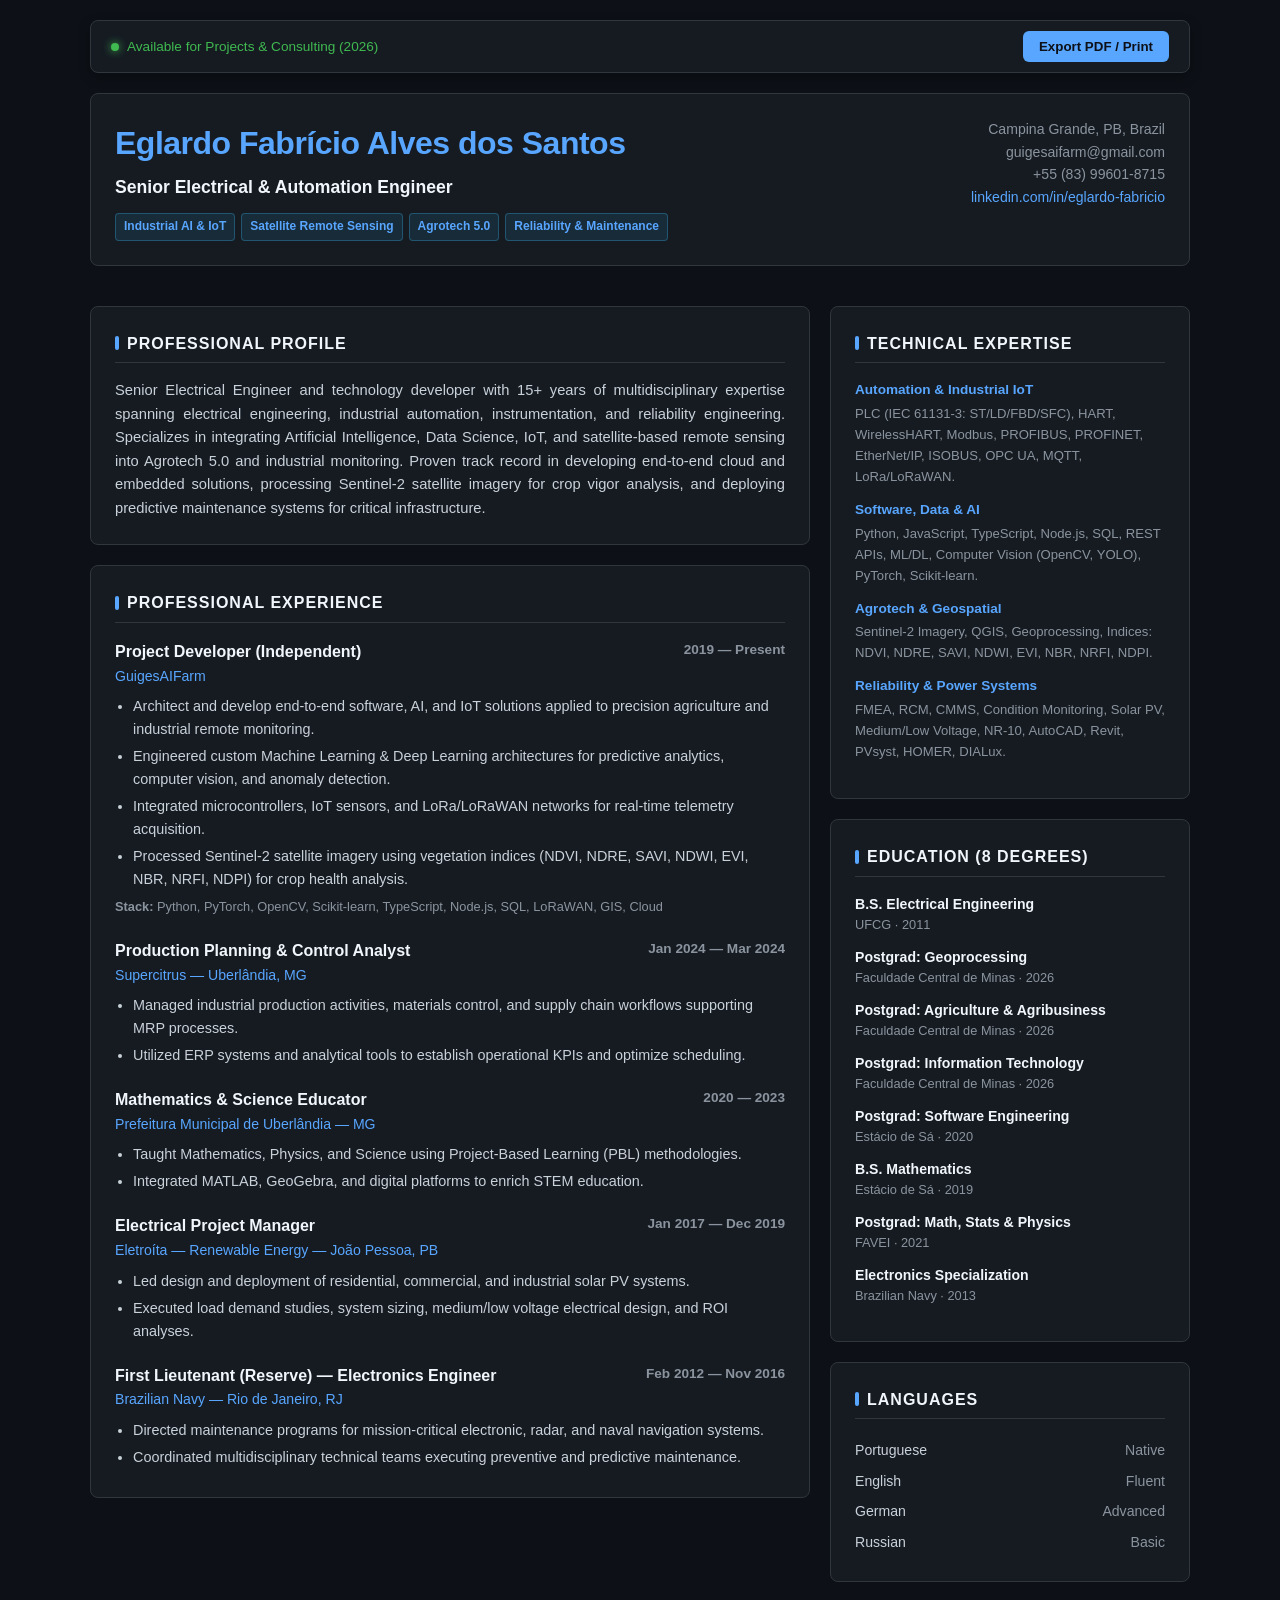
==== index.html @ 0e4acff5 "Update resume HTML and CSS styles Refactor HTML structure and styles for resume page." ====
<!DOCTYPE html>
<html lang="en">
<head>
  <meta charset="UTF-8">
  <meta name="viewport" content="width=device-width, initial-scale=1.0">
  <title>Resume — Eglardo Fabrício Alves dos Santos</title>
  <style>
    :root {
      --bg: #0d1117;
      --card-bg: #161b22;
      --border: #30363d;
      --text: #c9d1d9;
      --text-heading: #f0f6fc;
      --text-muted: #8b949e;
      --accent: #58a6ff;
      --accent-hover: #1f6feb;
      --green: #3fb950;
      --tag-bg: rgba(56, 189, 248, 0.1);
    }

    * {
      box-sizing: border-box;
      margin: 0;
      padding: 0;
      font-family: -apple-system, BlinkMacSystemFont, "Segoe UI", Roboto, Helvetica, Arial, sans-serif;
    }

    body {
      background-color: var(--bg);
      color: var(--text);
      line-height: 1.6;
      padding: 20px;
    }

    .container {
      max-width: 1100px;
      margin: 0 auto;
    }

    /* Floating Toolbar */
    .toolbar {
      display: flex;
      justify-content: space-between;
      align-items: center;
      background: var(--card-bg);
      border: 1px solid var(--border);
      padding: 10px 20px;
      border-radius: 8px;
      margin-bottom: 20px;
      position: sticky;
      top: 10px;
      z-index: 100;
      box-shadow: 0 4px 12px rgba(0,0,0,0.3);
    }

    .status-badge {
      display: flex;
      align-items: center;
      gap: 8px;
      font-size: 0.85rem;
      color: var(--green);
    }

    .status-dot {
      width: 8px;
      height: 8px;
      background: var(--green);
      border-radius: 50%;
      box-shadow: 0 0 8px var(--green);
    }

    .btn-print {
      background: var(--accent);
      color: #0d1117;
      border: none;
      padding: 8px 16px;
      border-radius: 6px;
      font-weight: 600;
      cursor: pointer;
      transition: background 0.2s;
    }

    .btn-print:hover {
      background: var(--accent-hover);
      color: #fff;
    }

    /* Main Grid */
    .resume-grid {
      display: grid;
      grid-template-columns: 2fr 1fr;
      gap: 20px;
    }

    /* Cards */
    .card {
      background: var(--card-bg);
      border: 1px solid var(--border);
      border-radius: 8px;
      padding: 24px;
      margin-bottom: 20px;
    }

    /* Header Profile */
    .header-card {
      grid-column: 1 / -1;
      display: flex;
      justify-content: space-between;
      flex-wrap: wrap;
      gap: 20px;
    }

    h1 {
      color: var(--accent);
      font-size: 2rem;
      letter-spacing: -0.5px;
      margin-bottom: 4px;
    }

    .subtitle {
      color: var(--text-heading);
      font-size: 1.1rem;
      font-weight: 600;
      margin-bottom: 12px;
    }

    .badges {
      display: flex;
      flex-wrap: wrap;
      gap: 6px;
    }

    .badge {
      background: var(--tag-bg);
      color: var(--accent);
      border: 1px solid rgba(56, 189, 248, 0.3);
      padding: 3px 8px;
      border-radius: 4px;
      font-size: 0.75rem;
      font-weight: 600;
    }

    .contact-info {
      font-size: 0.88rem;
      color: var(--text-muted);
      text-align: right;
    }

    .contact-info a {
      color: var(--accent);
      text-decoration: none;
    }

    /* Section Headings */
    .section-title {
      font-size: 1rem;
      font-weight: 700;
      color: var(--text-heading);
      text-transform: uppercase;
      letter-spacing: 1px;
      border-bottom: 1px solid var(--border);
      padding-bottom: 6px;
      margin-bottom: 16px;
      display: flex;
      align-items: center;
      gap: 8px;
    }

    .section-title::before {
      content: "";
      display: inline-block;
      width: 4px;
      height: 14px;
      background: var(--accent);
      border-radius: 2px;
    }

    /* Timeline Experience */
    .exp-item {
      margin-bottom: 20px;
      position: relative;
    }

    .exp-item:last-child {
      margin-bottom: 0;
    }

    .exp-header {
      display: flex;
      justify-content: space-between;
      font-weight: 600;
    }

    .exp-title {
      color: var(--text-heading);
      font-size: 1rem;
    }

    .exp-date {
      color: var(--text-muted);
      font-size: 0.85rem;
    }

    .exp-sub {
      color: var(--accent);
      font-size: 0.88rem;
      margin-bottom: 8px;
    }

    .exp-bullets {
      padding-left: 18px;
      font-size: 0.9rem;
    }

    .exp-bullets li {
      margin-bottom: 4px;
    }

    .tech-stack {
      margin-top: 6px;
      font-size: 0.8rem;
      color: var(--text-muted);
    }

    /* Skills & Sidebar */
    .skill-group {
      margin-bottom: 12px;
    }

    .skill-title {
      color: var(--accent);
      font-size: 0.85rem;
      font-weight: 600;
      margin-bottom: 2px;
    }

    .skill-desc {
      font-size: 0.82rem;
      color: var(--text-muted);
    }

    .edu-item {
      margin-bottom: 10px;
    }

    .edu-degree {
      color: var(--text-heading);
      font-weight: 600;
      font-size: 0.88rem;
    }

    .edu-school {
      color: var(--text-muted);
      font-size: 0.8rem;
    }

    .lang-table {
      width: 100%;
      font-size: 0.88rem;
      border-collapse: collapse;
    }

    .lang-table td {
      padding: 4px 0;
    }

    .lang-level {
      text-align: right;
      color: var(--text-muted);
    }

    /* Print Styles */
    @media print {
      body {
        background: #fff;
        color: #111;
        padding: 0;
      }
      .toolbar {
        display: none;
      }
      .card {
        background: transparent;
        border: none;
        padding: 0;
        margin-bottom: 15px;
      }
      .resume-grid {
        display: block;
      }
      h1, .exp-sub, .skill-title {
        color: #000;
      }
      .badge {
        border: 1px solid #ccc;
        color: #000;
      }
    }

    /* Responsive Design */
    @media (max-width: 768px) {
      .resume-grid {
        grid-template-columns: 1fr;
      }
      .contact-info {
        text-align: left;
      }
    }
  </style>
</head>
<body>

  <div class="container">
    <div class="toolbar">
      <div class="status-badge">
        <span class="status-dot"></span>
        <span>Available for Projects & Consulting (2026)</span>
      </div>
      <button class="btn-print" onclick="window.print()">Export PDF / Print</button>
    </div>

    <div class="resume-grid">
      
      <div class="card header-card">
        <div>
          <h1>Eglardo Fabrício Alves dos Santos</h1>
          <div class="subtitle">Senior Electrical & Automation Engineer</div>
          <div class="badges">
            <span class="badge">Industrial AI & IoT</span>
            <span class="badge">Satellite Remote Sensing</span>
            <span class="badge">Agrotech 5.0</span>
            <span class="badge">Reliability & Maintenance</span>
          </div>
        </div>
        <div class="contact-info">
          <div>Campina Grande, PB, Brazil</div>
          <div>guigesaifarm@gmail.com</div>
          <div>+55 (83) 99601-8715</div>
          <div><a href="https://linkedin.com/in/eglardo-fabricio" target="_blank">linkedin.com/in/eglardo-fabricio</a></div>
        </div>
      </div>

      <div class="main-col">
        
        <div class="card">
          <div class="section-title">Professional Profile</div>
          <p style="font-size: 0.92rem; text-align: justify;">
            Senior Electrical Engineer and technology developer with 15+ years of multidisciplinary expertise spanning electrical engineering, industrial automation, instrumentation, and reliability engineering. Specializes in integrating Artificial Intelligence, Data Science, IoT, and satellite-based remote sensing into Agrotech 5.0 and industrial monitoring. Proven track record in developing end-to-end cloud and embedded solutions, processing Sentinel-2 satellite imagery for crop vigor analysis, and deploying predictive maintenance systems for critical infrastructure.
          </p>
        </div>

        <div class="card">
          <div class="section-title">Professional Experience</div>

          <div class="exp-item">
            <div class="exp-header">
              <span class="exp-title">Project Developer (Independent)</span>
              <span class="exp-date">2019 — Present</span>
            </div>
            <div class="exp-sub">GuigesAIFarm</div>
            <ul class="exp-bullets">
              <li>Architect and develop end-to-end software, AI, and IoT solutions applied to precision agriculture and industrial remote monitoring.</li>
              <li>Engineered custom Machine Learning & Deep Learning architectures for predictive analytics, computer vision, and anomaly detection.</li>
              <li>Integrated microcontrollers, IoT sensors, and LoRa/LoRaWAN networks for real-time telemetry acquisition.</li>
              <li>Processed Sentinel-2 satellite imagery using vegetation indices (NDVI, NDRE, SAVI, NDWI, EVI, NBR, NRFI, NDPI) for crop health analysis.</li>
            </ul>
            <div class="tech-stack"><strong>Stack:</strong> Python, PyTorch, OpenCV, Scikit-learn, TypeScript, Node.js, SQL, LoRaWAN, GIS, Cloud</div>
          </div>

          <div class="exp-item">
            <div class="exp-header">
              <span class="exp-title">Production Planning & Control Analyst</span>
              <span class="exp-date">Jan 2024 — Mar 2024</span>
            </div>
            <div class="exp-sub">Supercitrus — Uberlândia, MG</div>
            <ul class="exp-bullets">
              <li>Managed industrial production activities, materials control, and supply chain workflows supporting MRP processes.</li>
              <li>Utilized ERP systems and analytical tools to establish operational KPIs and optimize scheduling.</li>
            </ul>
          </div>

          <div class="exp-item">
            <div class="exp-header">
              <span class="exp-title">Mathematics & Science Educator</span>
              <span class="exp-date">2020 — 2023</span>
            </div>
            <div class="exp-sub">Prefeitura Municipal de Uberlândia — MG</div>
            <ul class="exp-bullets">
              <li>Taught Mathematics, Physics, and Science using Project-Based Learning (PBL) methodologies.</li>
              <li>Integrated MATLAB, GeoGebra, and digital platforms to enrich STEM education.</li>
            </ul>
          </div>

          <div class="exp-item">
            <div class="exp-header">
              <span class="exp-title">Electrical Project Manager</span>
              <span class="exp-date">Jan 2017 — Dec 2019</span>
            </div>
            <div class="exp-sub">Eletroíta — Renewable Energy — João Pessoa, PB</div>
            <ul class="exp-bullets">
              <li>Led design and deployment of residential, commercial, and industrial solar PV systems.</li>
              <li>Executed load demand studies, system sizing, medium/low voltage electrical design, and ROI analyses.</li>
            </ul>
          </div>

          <div class="exp-item">
            <div class="exp-header">
              <span class="exp-title">First Lieutenant (Reserve) — Electronics Engineer</span>
              <span class="exp-date">Feb 2012 — Nov 2016</span>
            </div>
            <div class="exp-sub">Brazilian Navy — Rio de Janeiro, RJ</div>
            <ul class="exp-bullets">
              <li>Directed maintenance programs for mission-critical electronic, radar, and naval navigation systems.</li>
              <li>Coordinated multidisciplinary technical teams executing preventive and predictive maintenance.</li>
            </ul>
          </div>

        </div>

      </div>

      <div class="sidebar-col">
        
        <div class="card">
          <div class="section-title">Technical Expertise</div>
          
          <div class="skill-group">
            <div class="skill-title">Automation & Industrial IoT</div>
            <div class="skill-desc">PLC (IEC 61131-3: ST/LD/FBD/SFC), HART, WirelessHART, Modbus, PROFIBUS, PROFINET, EtherNet/IP, ISOBUS, OPC UA, MQTT, LoRa/LoRaWAN.</div>
          </div>

          <div class="skill-group">
            <div class="skill-title">Software, Data & AI</div>
            <div class="skill-desc">Python, JavaScript, TypeScript, Node.js, SQL, REST APIs, ML/DL, Computer Vision (OpenCV, YOLO), PyTorch, Scikit-learn.</div>
          </div>

          <div class="skill-group">
            <div class="skill-title">Agrotech & Geospatial</div>
            <div class="skill-desc">Sentinel-2 Imagery, QGIS, Geoprocessing, Indices: NDVI, NDRE, SAVI, NDWI, EVI, NBR, NRFI, NDPI.</div>
          </div>

          <div class="skill-group">
            <div class="skill-title">Reliability & Power Systems</div>
            <div class="skill-desc">FMEA, RCM, CMMS, Condition Monitoring, Solar PV, Medium/Low Voltage, NR-10, AutoCAD, Revit, PVsyst, HOMER, DIALux.</div>
          </div>
        </div>

        <div class="card">
          <div class="section-title">Education (8 Degrees)</div>
          
          <div class="edu-item">
            <div class="edu-degree">B.S. Electrical Engineering</div>
            <div class="edu-school">UFCG · 2011</div>
          </div>
          <div class="edu-item">
            <div class="edu-degree">Postgrad: Geoprocessing</div>
            <div class="edu-school">Faculdade Central de Minas · 2026</div>
          </div>
          <div class="edu-item">
            <div class="edu-degree">Postgrad: Agriculture & Agribusiness</div>
            <div class="edu-school">Faculdade Central de Minas · 2026</div>
          </div>
          <div class="edu-item">
            <div class="edu-degree">Postgrad: Information Technology</div>
            <div class="edu-school">Faculdade Central de Minas · 2026</div>
          </div>
          <div class="edu-item">
            <div class="edu-degree">Postgrad: Software Engineering</div>
            <div class="edu-school">Estácio de Sá · 2020</div>
          </div>
          <div class="edu-item">
            <div class="edu-degree">B.S. Mathematics</div>
            <div class="edu-school">Estácio de Sá · 2019</div>
          </div>
          <div class="edu-item">
            <div class="edu-degree">Postgrad: Math, Stats & Physics</div>
            <div class="edu-school">FAVEI · 2021</div>
          </div>
          <div class="edu-item">
            <div class="edu-degree">Electronics Specialization</div>
            <div class="edu-school">Brazilian Navy · 2013</div>
          </div>
        </div>

        <div class="card">
          <div class="section-title">Languages</div>
          <table class="lang-table">
            <tr><td>Portuguese</td><td class="lang-level">Native</td></tr>
            <tr><td>English</td><td class="lang-level">Fluent</td></tr>
            <tr><td>German</td><td class="lang-level">Advanced</td></tr>
            <tr><td>Russian</td><td class="lang-level">Basic</td></tr>
          </table>
        </div>

      </div>

    </div>
  </div>

</body>
</html>
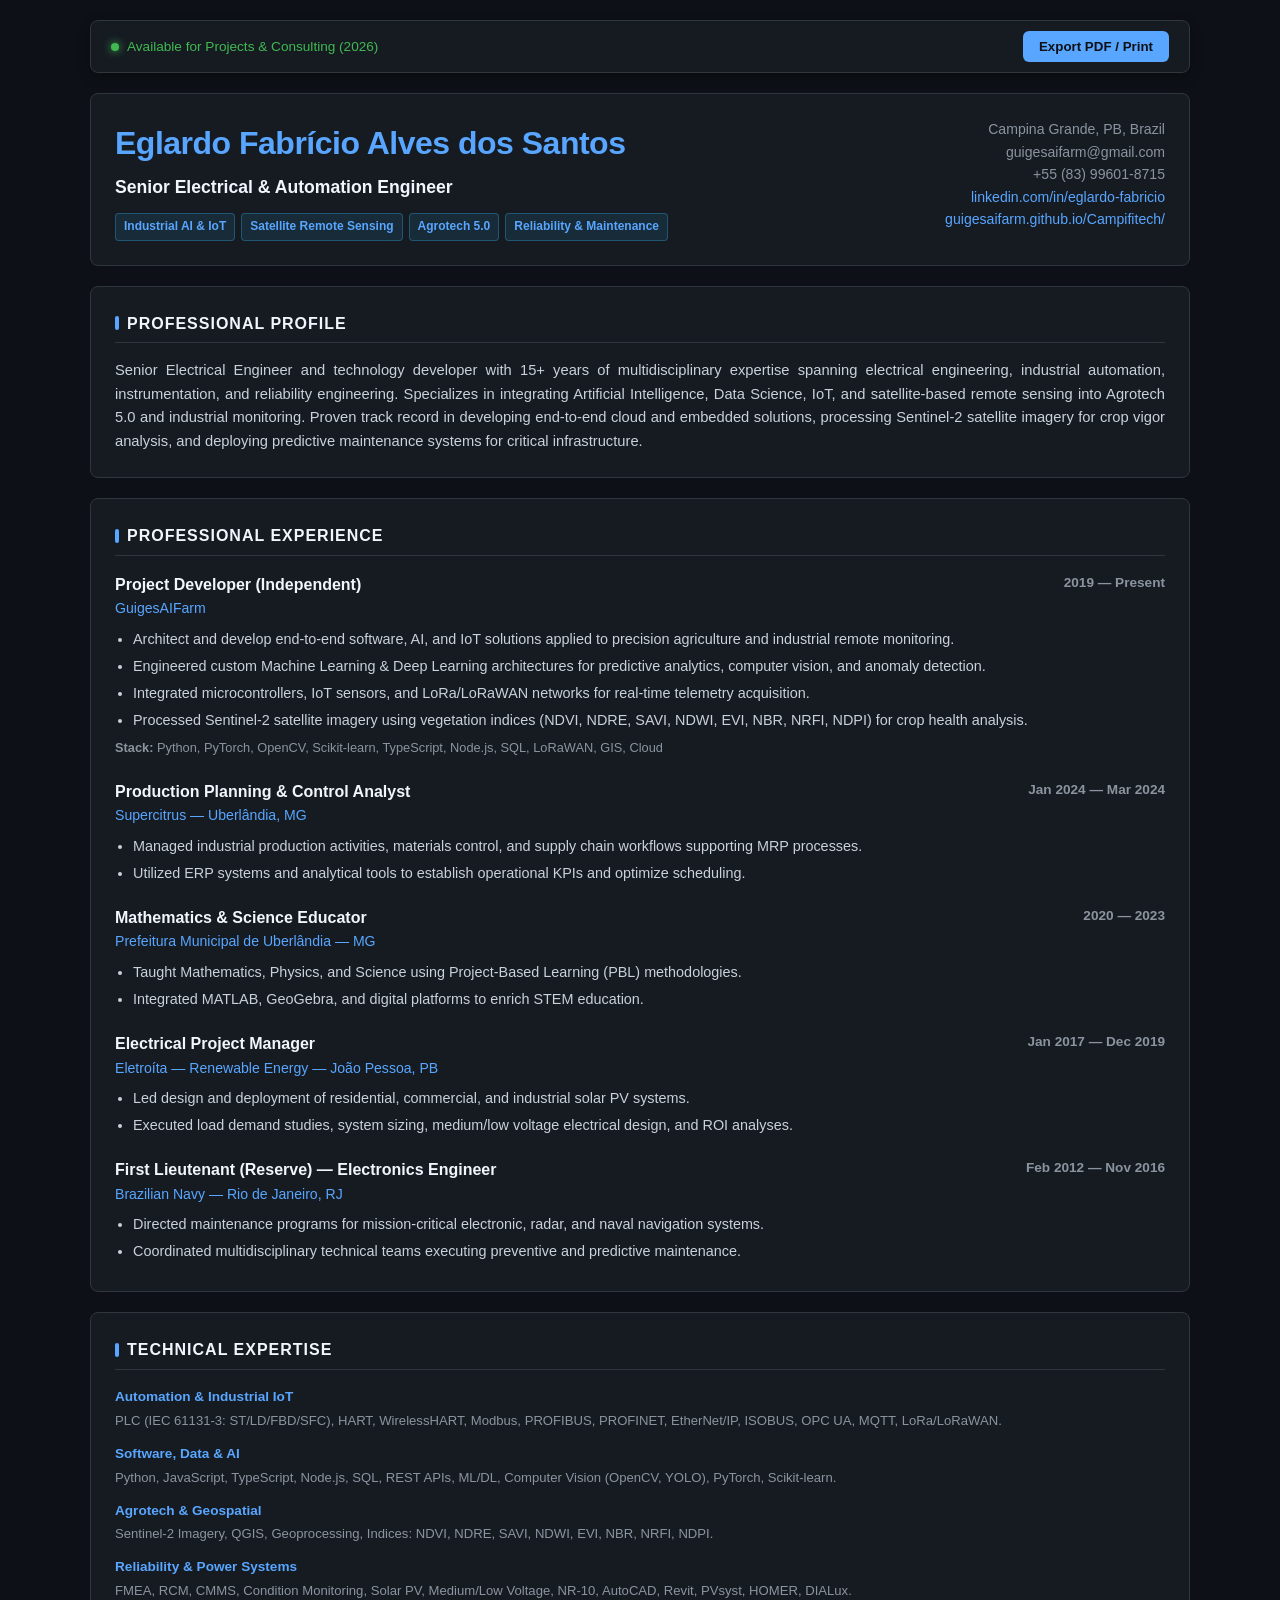
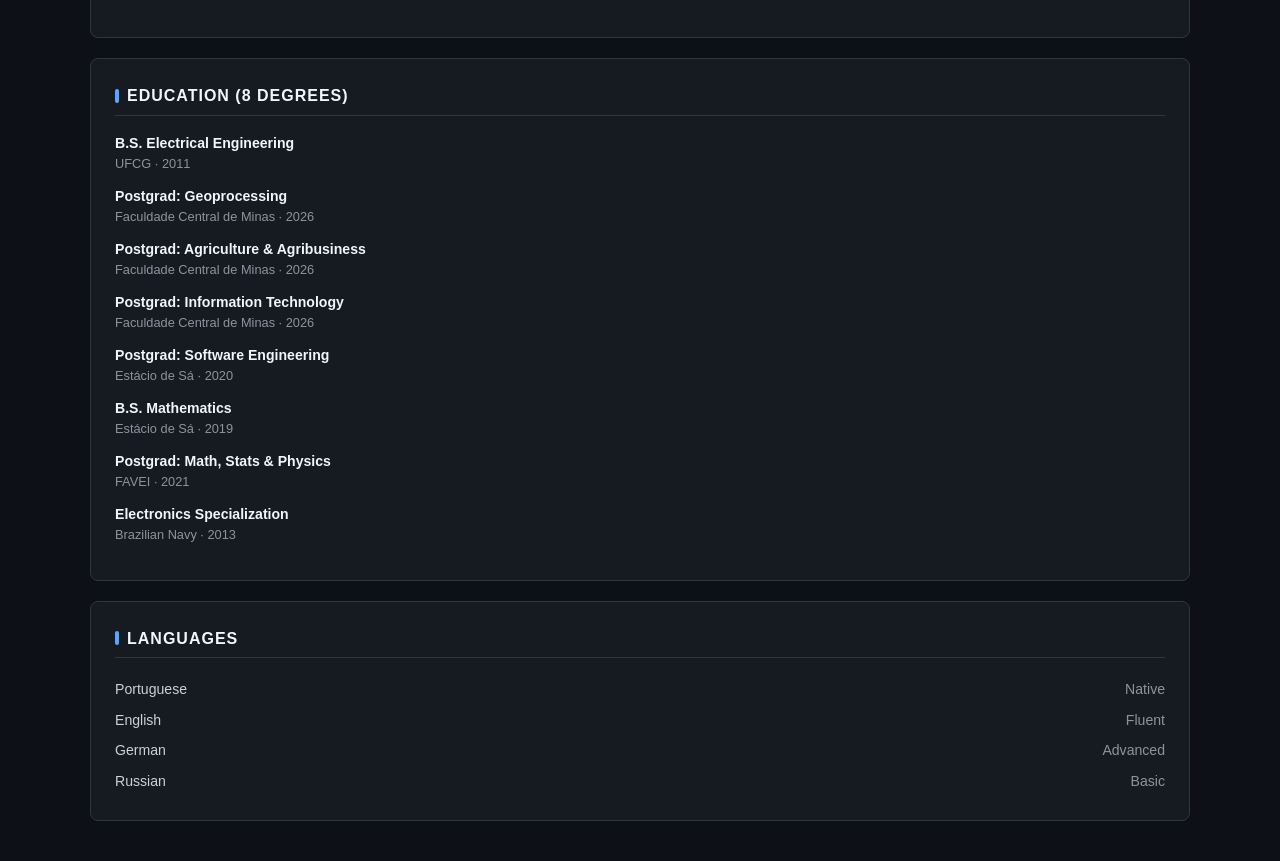
==== commit f9120aed: "Add link to Campifitech in index.html" ====
--- a/index.html
+++ b/index.html
@@ -337,6 +337,8 @@
           <div>guigesaifarm@gmail.com</div>
           <div>+55 (83) 99601-8715</div>
           <div><a href="https://linkedin.com/in/eglardo-fabricio" target="_blank">linkedin.com/in/eglardo-fabricio</a></div>
+           <div><a href="https://guigesaifarm.github.io/Campifitech/" target="_blank">guigesaifarm.github.io/Campifitech/</a></div>
+        </div>
         </div>
       </div>
 
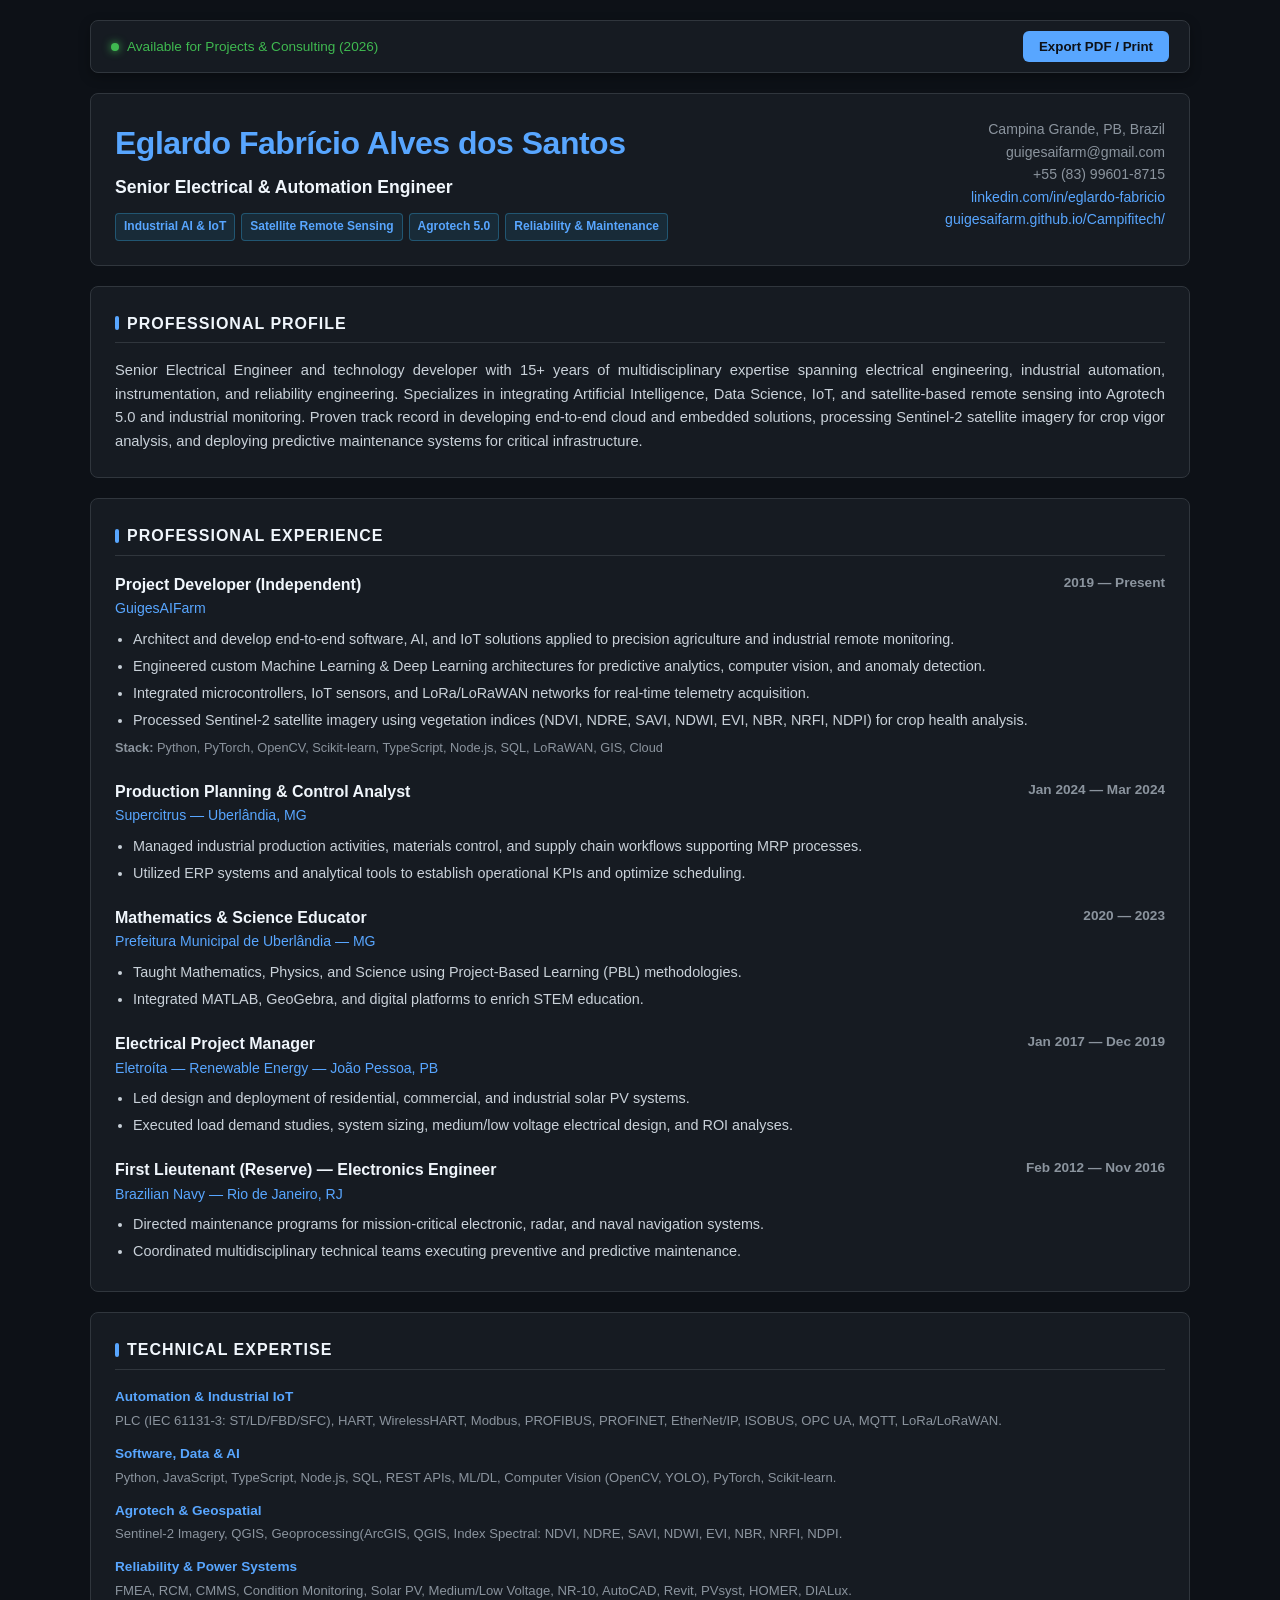
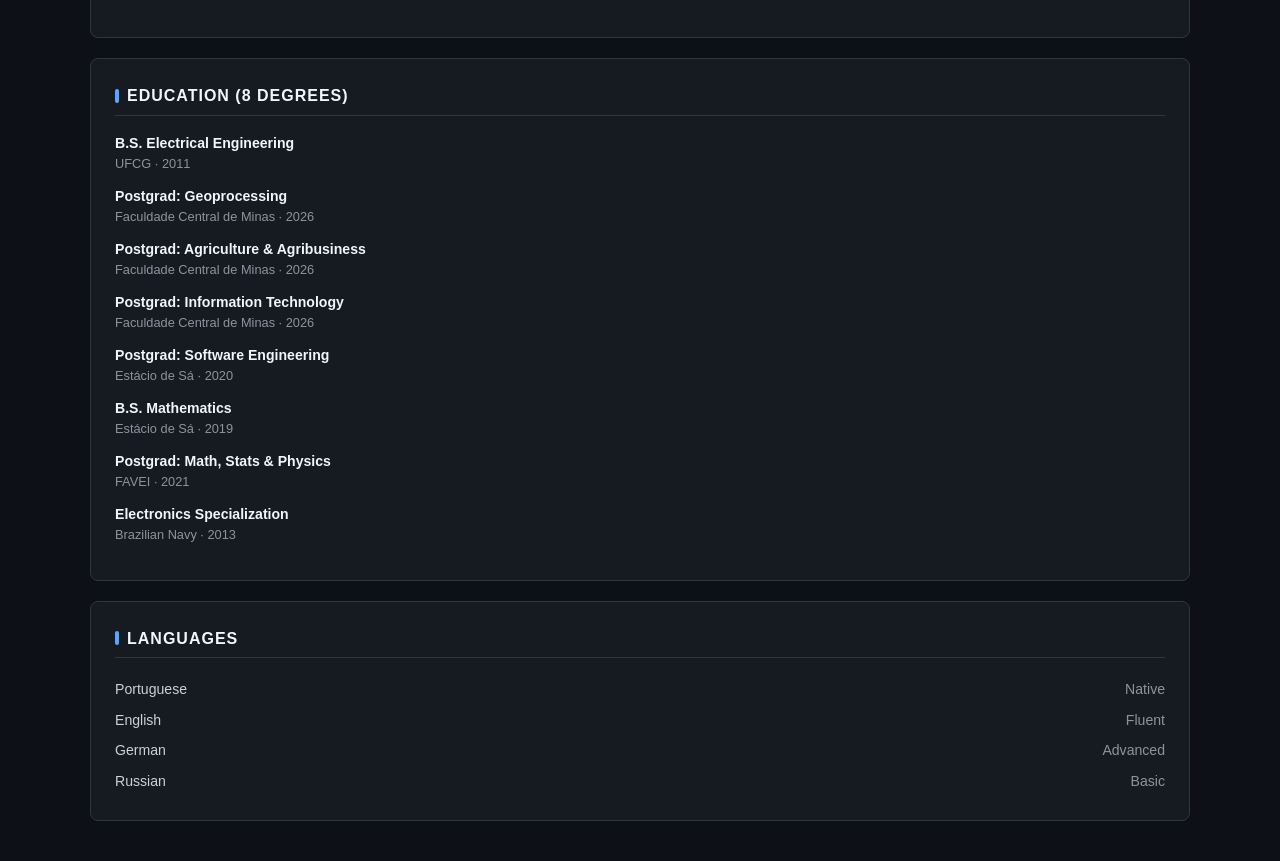
==== commit 4768ed4e: "Update skill description for Agrotech & Geospatial" ====
--- a/index.html
+++ b/index.html
@@ -438,7 +438,7 @@
 
           <div class="skill-group">
             <div class="skill-title">Agrotech & Geospatial</div>
-            <div class="skill-desc">Sentinel-2 Imagery, QGIS, Geoprocessing, Indices: NDVI, NDRE, SAVI, NDWI, EVI, NBR, NRFI, NDPI.</div>
+            <div class="skill-desc">Sentinel-2 Imagery, QGIS, Geoprocessing(ArcGIS, QGIS, Index Spectral: NDVI, NDRE, SAVI, NDWI, EVI, NBR, NRFI, NDPI.</div>
           </div>
 
           <div class="skill-group">
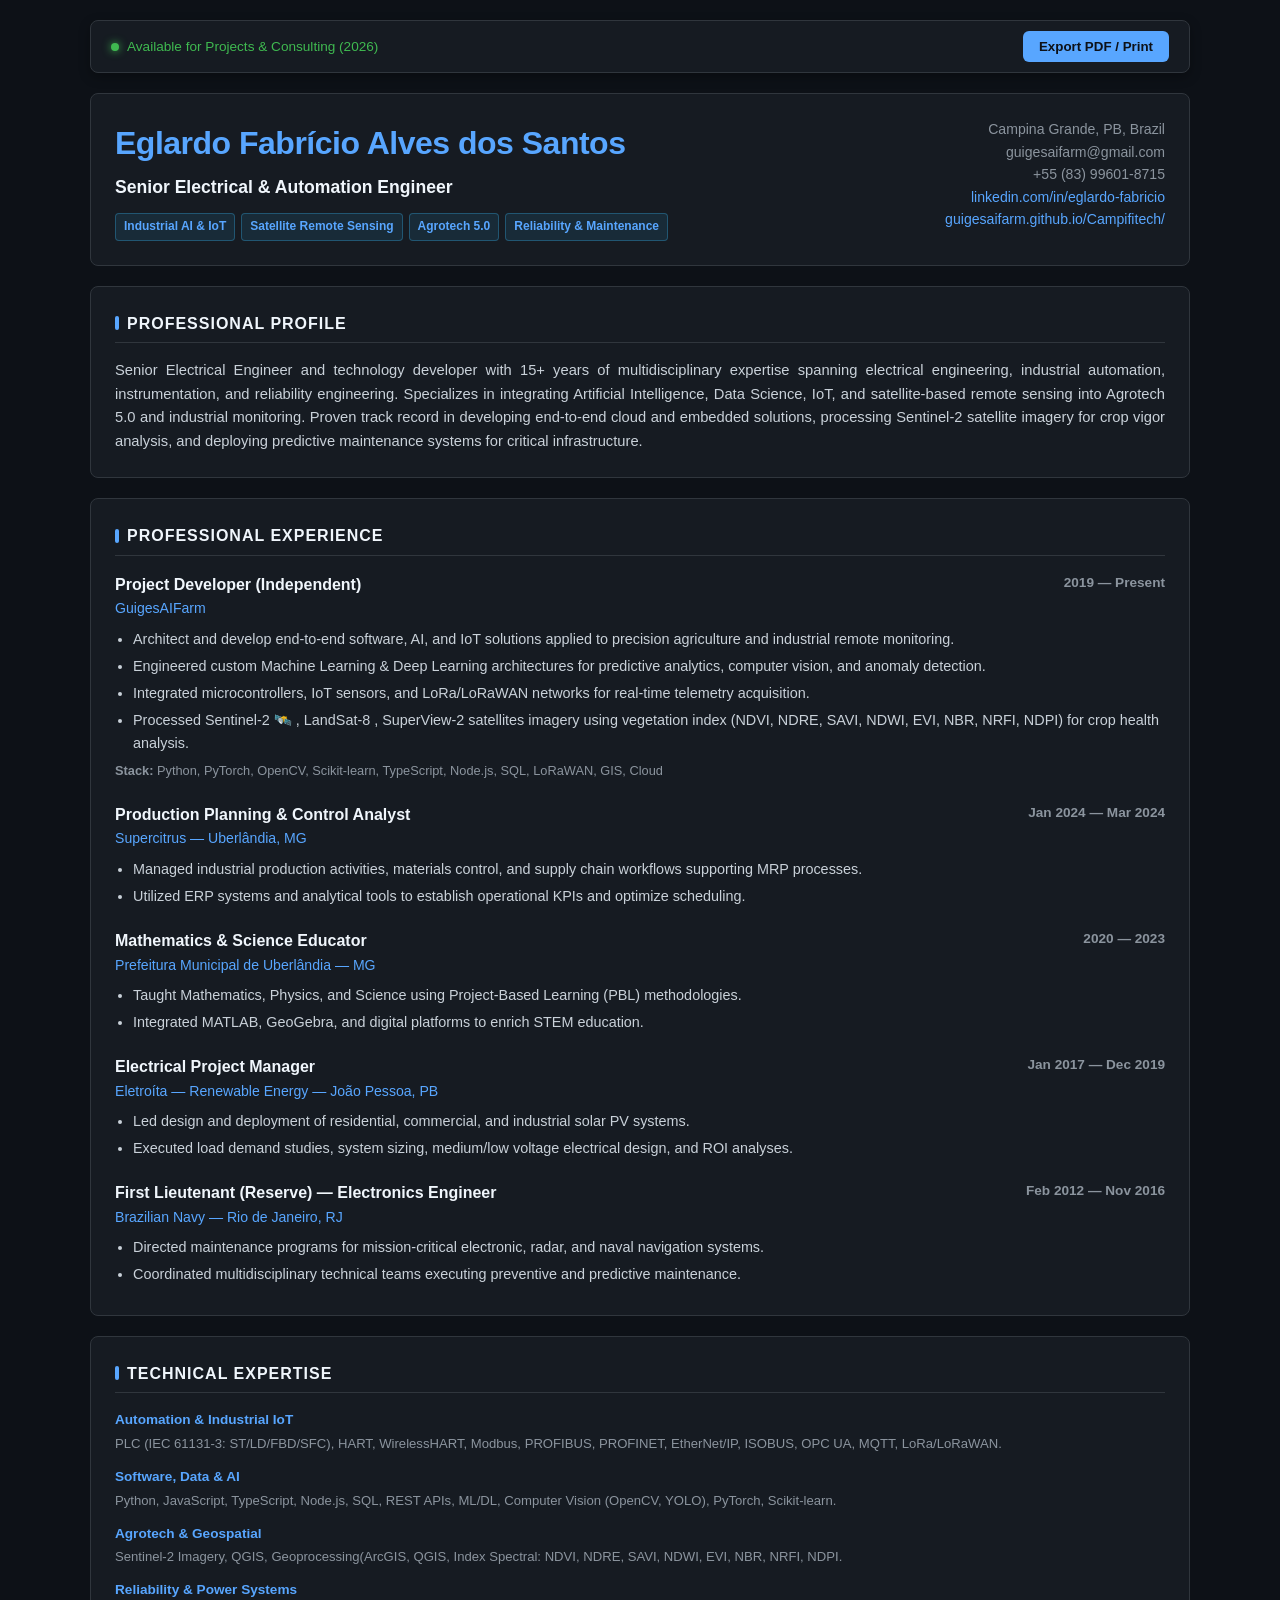
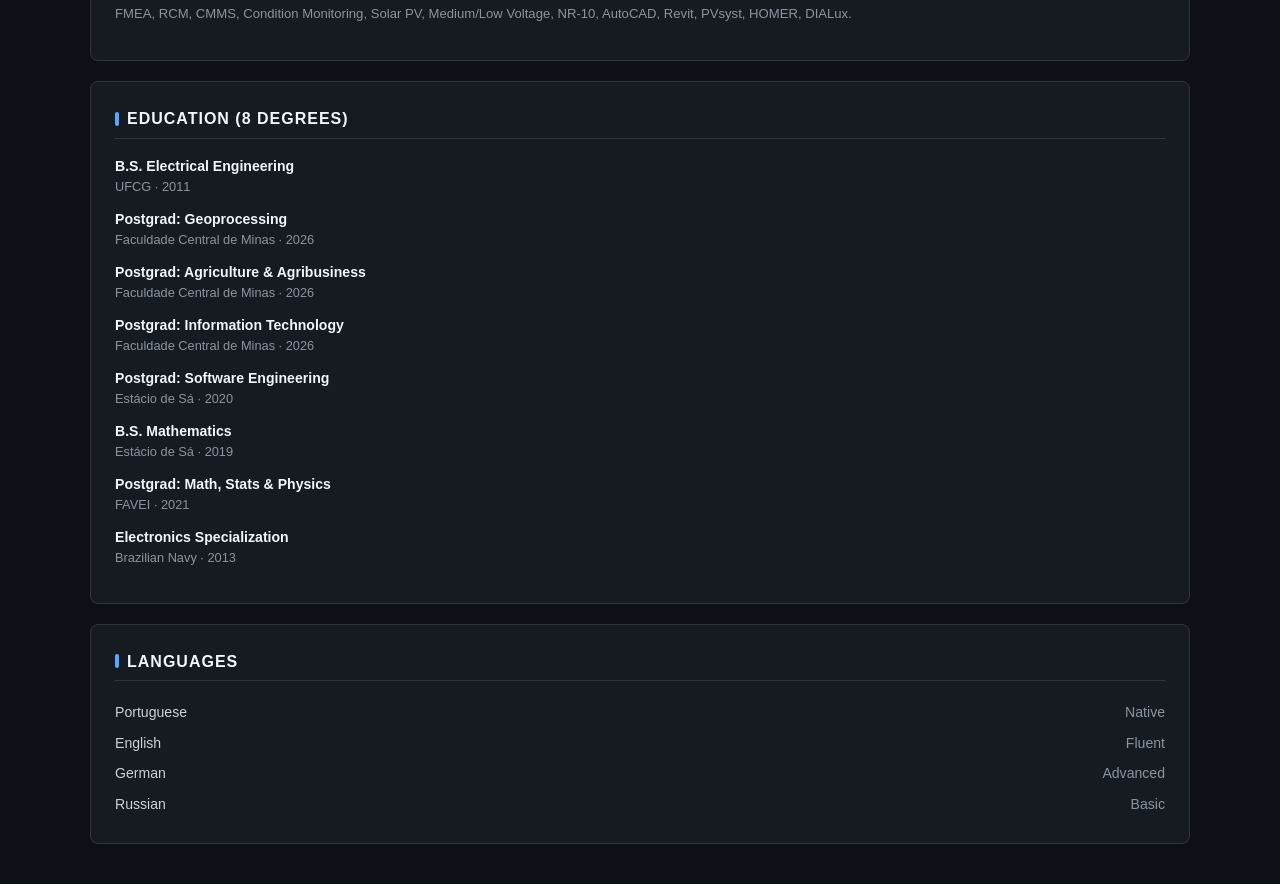
==== commit ed8986fb: "Update satellite imagery description in index.html" ====
--- a/index.html
+++ b/index.html
@@ -364,7 +364,7 @@
               <li>Architect and develop end-to-end software, AI, and IoT solutions applied to precision agriculture and industrial remote monitoring.</li>
               <li>Engineered custom Machine Learning & Deep Learning architectures for predictive analytics, computer vision, and anomaly detection.</li>
               <li>Integrated microcontrollers, IoT sensors, and LoRa/LoRaWAN networks for real-time telemetry acquisition.</li>
-              <li>Processed Sentinel-2 satellite imagery using vegetation indices (NDVI, NDRE, SAVI, NDWI, EVI, NBR, NRFI, NDPI) for crop health analysis.</li>
+              <li>Processed Sentinel-2 🛰️ , LandSat-8 , SuperView-2 satellites imagery using vegetation index (NDVI, NDRE, SAVI, NDWI, EVI, NBR, NRFI, NDPI) for crop health analysis.</li>
             </ul>
             <div class="tech-stack"><strong>Stack:</strong> Python, PyTorch, OpenCV, Scikit-learn, TypeScript, Node.js, SQL, LoRaWAN, GIS, Cloud</div>
           </div>
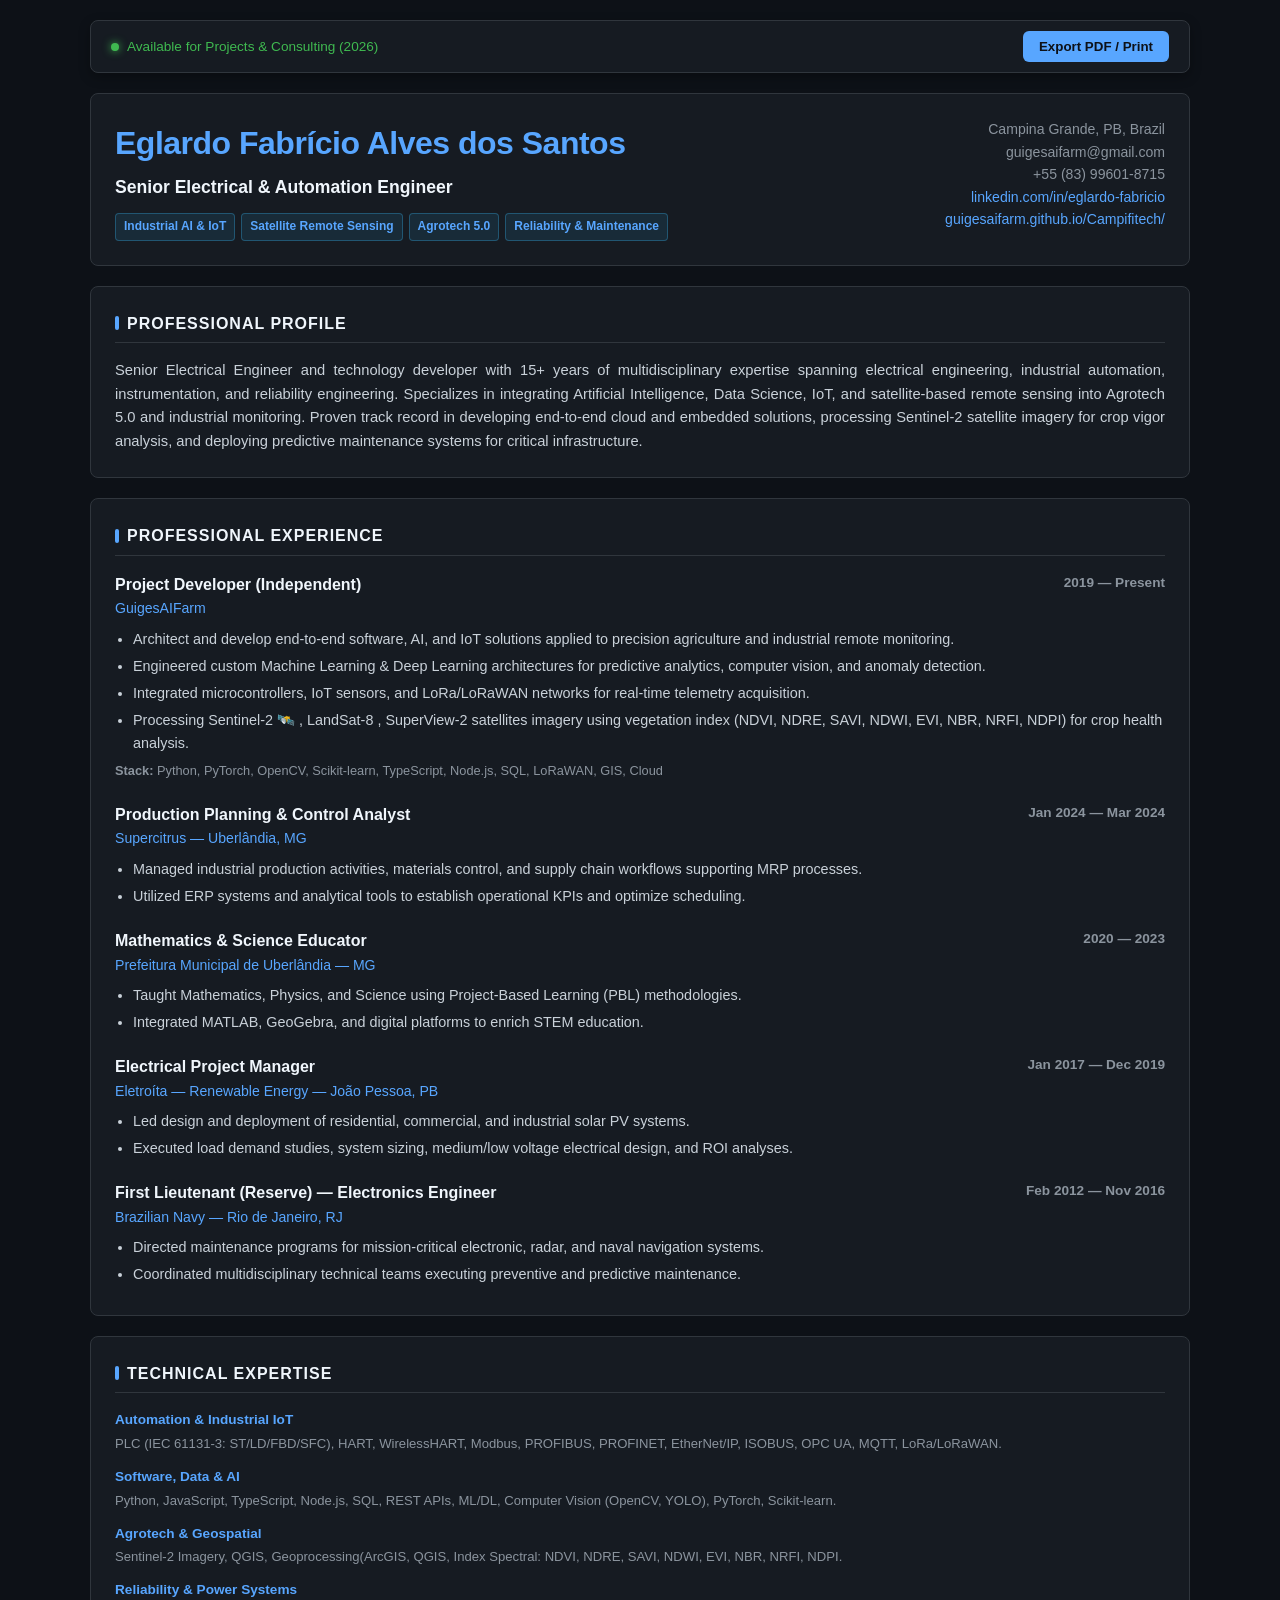
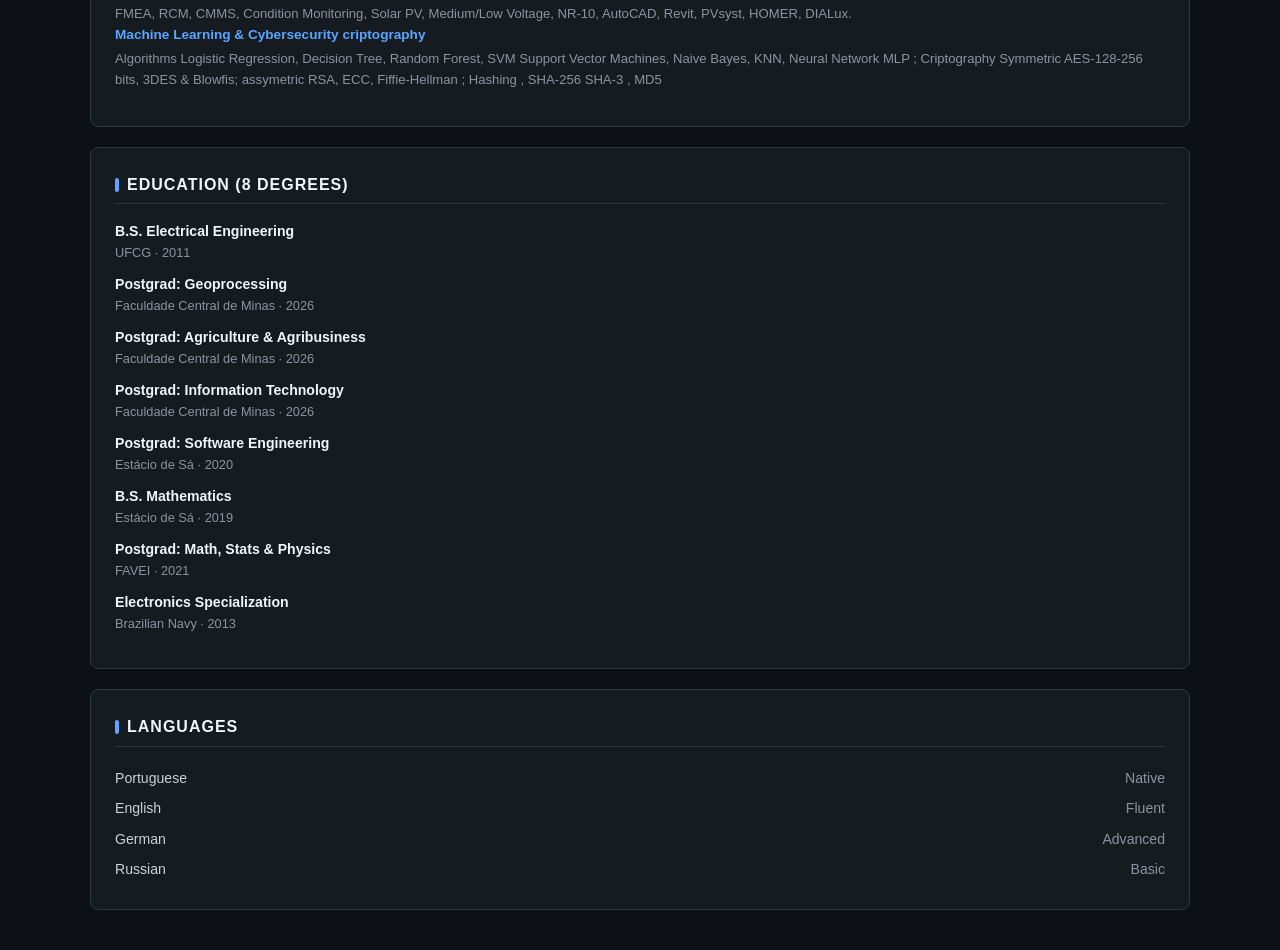
==== commit 47cb336a: "Update index.html" ====
--- a/index.html
+++ b/index.html
@@ -364,7 +364,7 @@
               <li>Architect and develop end-to-end software, AI, and IoT solutions applied to precision agriculture and industrial remote monitoring.</li>
               <li>Engineered custom Machine Learning & Deep Learning architectures for predictive analytics, computer vision, and anomaly detection.</li>
               <li>Integrated microcontrollers, IoT sensors, and LoRa/LoRaWAN networks for real-time telemetry acquisition.</li>
-              <li>Processed Sentinel-2 🛰️ , LandSat-8 , SuperView-2 satellites imagery using vegetation index (NDVI, NDRE, SAVI, NDWI, EVI, NBR, NRFI, NDPI) for crop health analysis.</li>
+              <li>Processing Sentinel-2 🛰️ , LandSat-8 , SuperView-2 satellites imagery using vegetation index (NDVI, NDRE, SAVI, NDWI, EVI, NBR, NRFI, NDPI) for crop health analysis.</li>
             </ul>
             <div class="tech-stack"><strong>Stack:</strong> Python, PyTorch, OpenCV, Scikit-learn, TypeScript, Node.js, SQL, LoRaWAN, GIS, Cloud</div>
           </div>
@@ -443,7 +443,14 @@
 
           <div class="skill-group">
             <div class="skill-title">Reliability & Power Systems</div>
-            <div class="skill-desc">FMEA, RCM, CMMS, Condition Monitoring, Solar PV, Medium/Low Voltage, NR-10, AutoCAD, Revit, PVsyst, HOMER, DIALux.</div>
+            <div class="skill-desc">FMEA, RCM, CMMS, Condition Monitoring, Solar PV, Medium/Low Voltage, NR-10, AutoCAD, Revit, PVsyst, HOMER, DIALux.
+            </div> 
+
+          <div class="skill-group">
+            <div class="skill-title">Machine Learning & Cybersecurity criptography</div>
+            <div class="skill-desc"> Algorithms Logistic Regression, Decision Tree, Random Forest, SVM Support Vector Machines, Naive Bayes, KNN, Neural Network MLP ; Criptography Symmetric AES-128-256 bits, 3DES & Blowfis; assymetric RSA, ECC, Fiffie-Hellman ; Hashing , SHA-256 SHA-3 , MD5</div>
+          </div>
+            
           </div>
         </div>
 
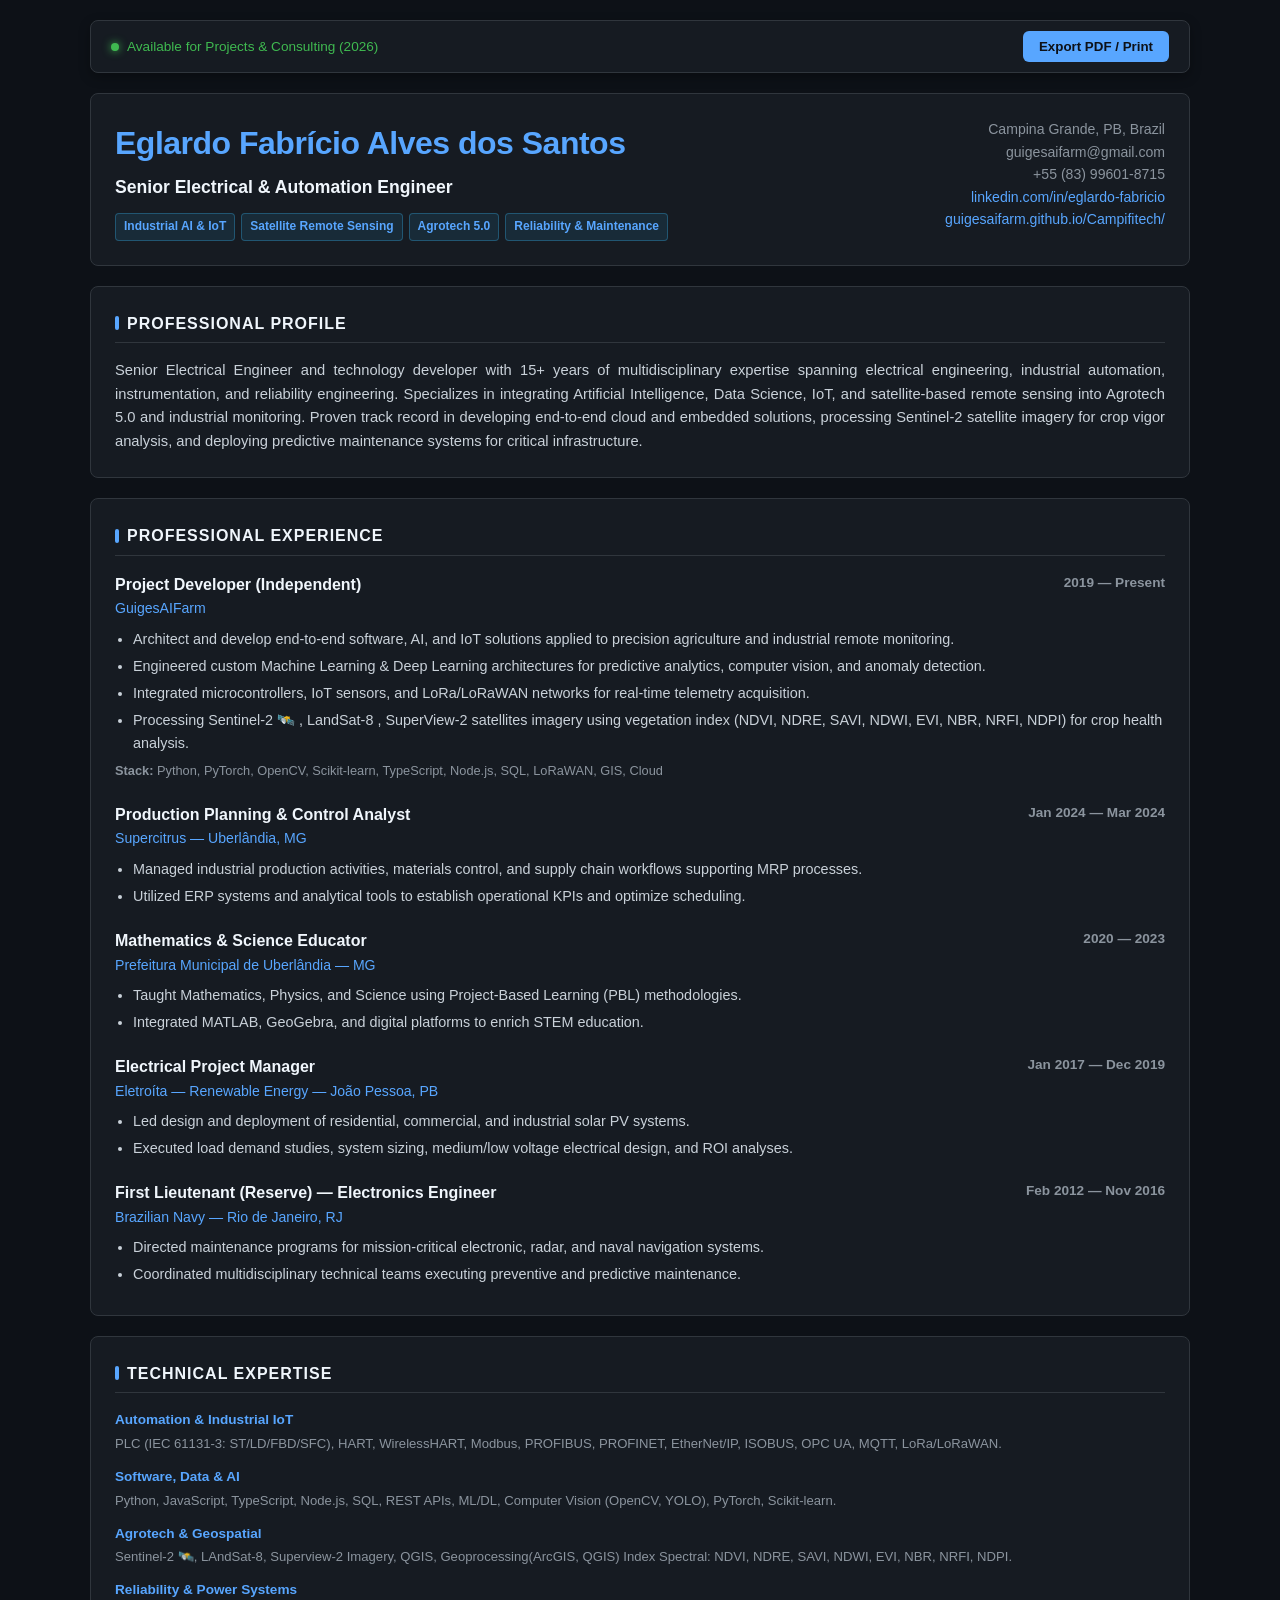
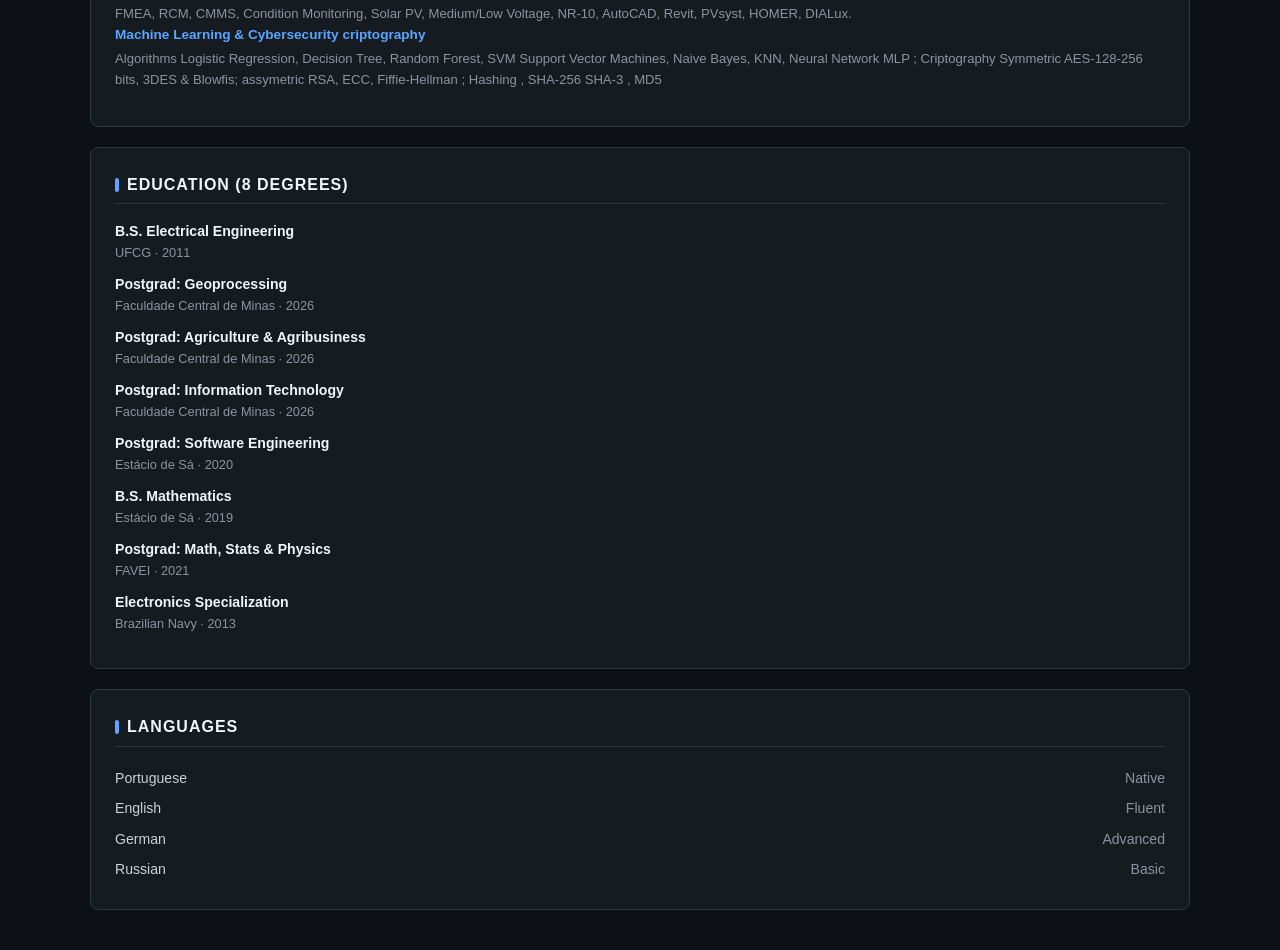
==== commit 1678f70f: "Update skill description with new imagery sources" ====
--- a/index.html
+++ b/index.html
@@ -438,7 +438,7 @@
 
           <div class="skill-group">
             <div class="skill-title">Agrotech & Geospatial</div>
-            <div class="skill-desc">Sentinel-2 Imagery, QGIS, Geoprocessing(ArcGIS, QGIS, Index Spectral: NDVI, NDRE, SAVI, NDWI, EVI, NBR, NRFI, NDPI.</div>
+            <div class="skill-desc">Sentinel-2 🛰️, LAndSat-8, Superview-2 Imagery, QGIS, Geoprocessing(ArcGIS, QGIS) Index Spectral: NDVI, NDRE, SAVI, NDWI, EVI, NBR, NRFI, NDPI.</div>
           </div>
 
           <div class="skill-group">
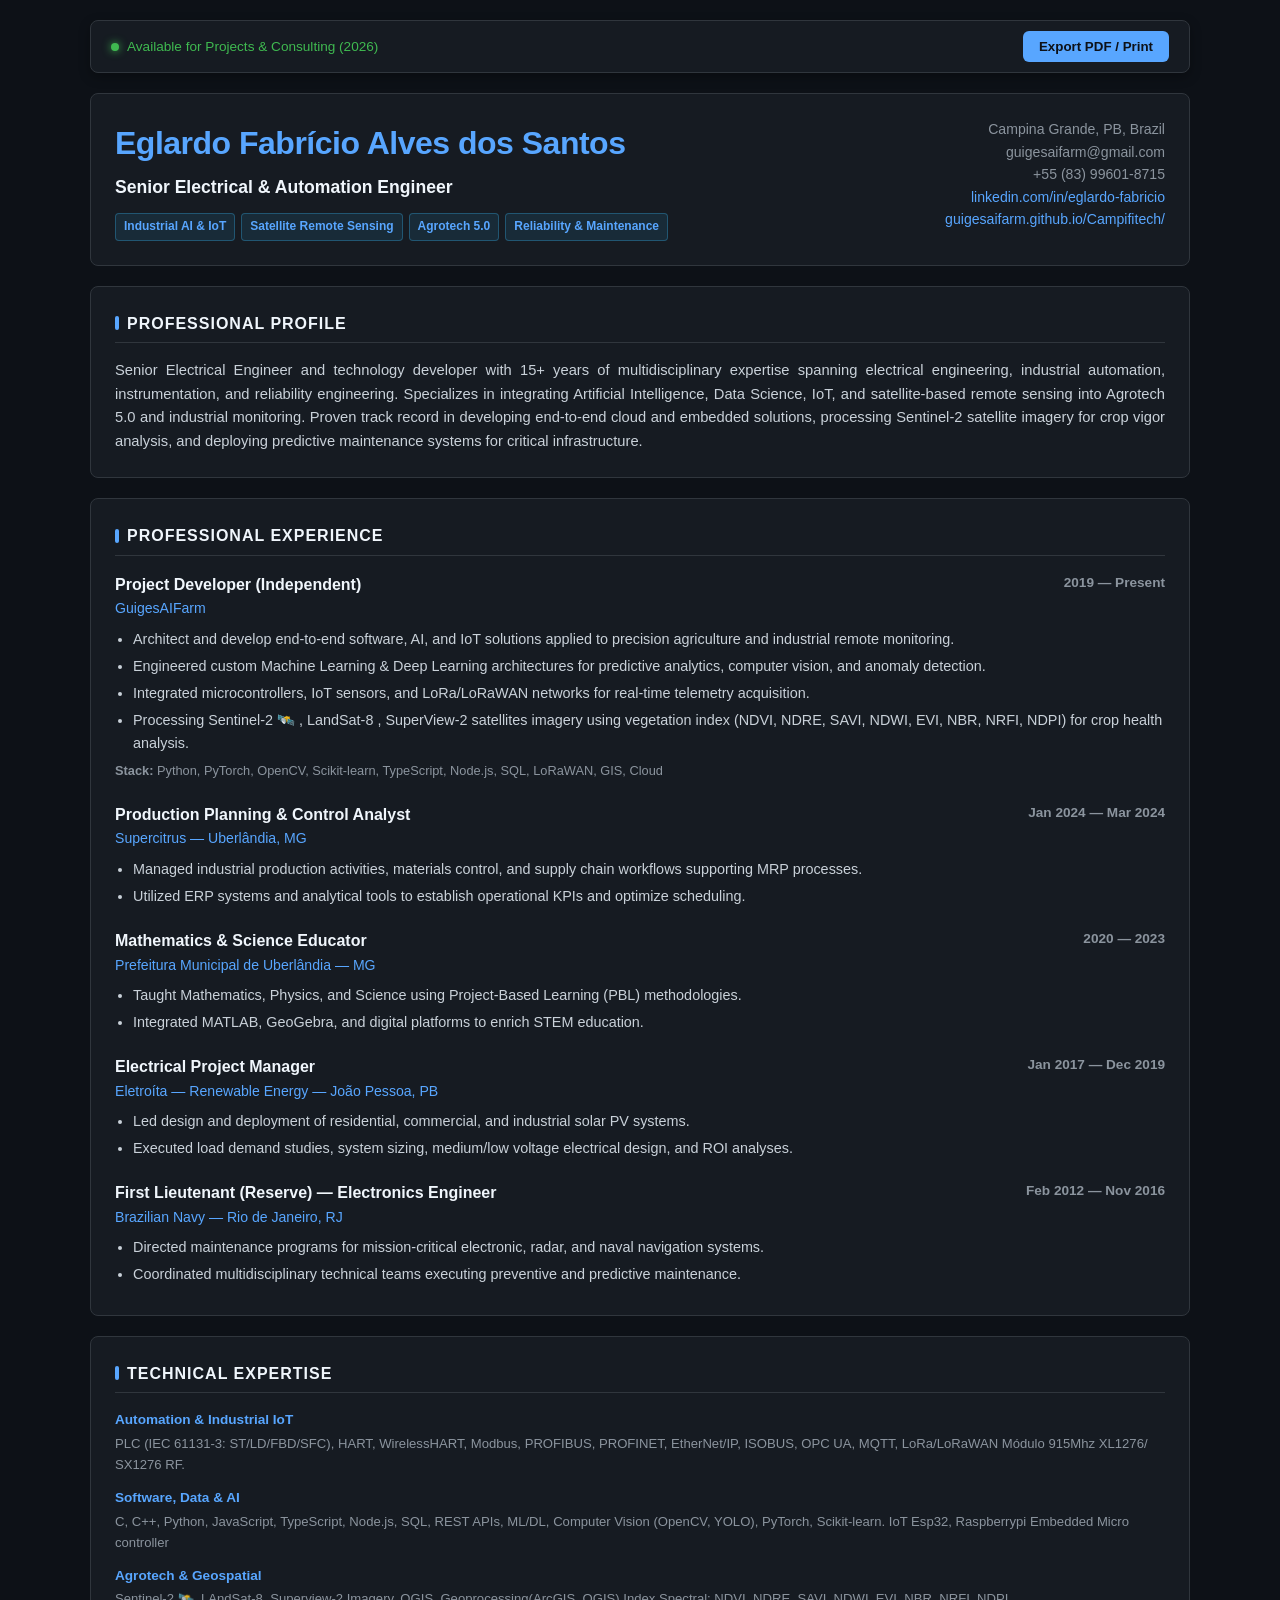
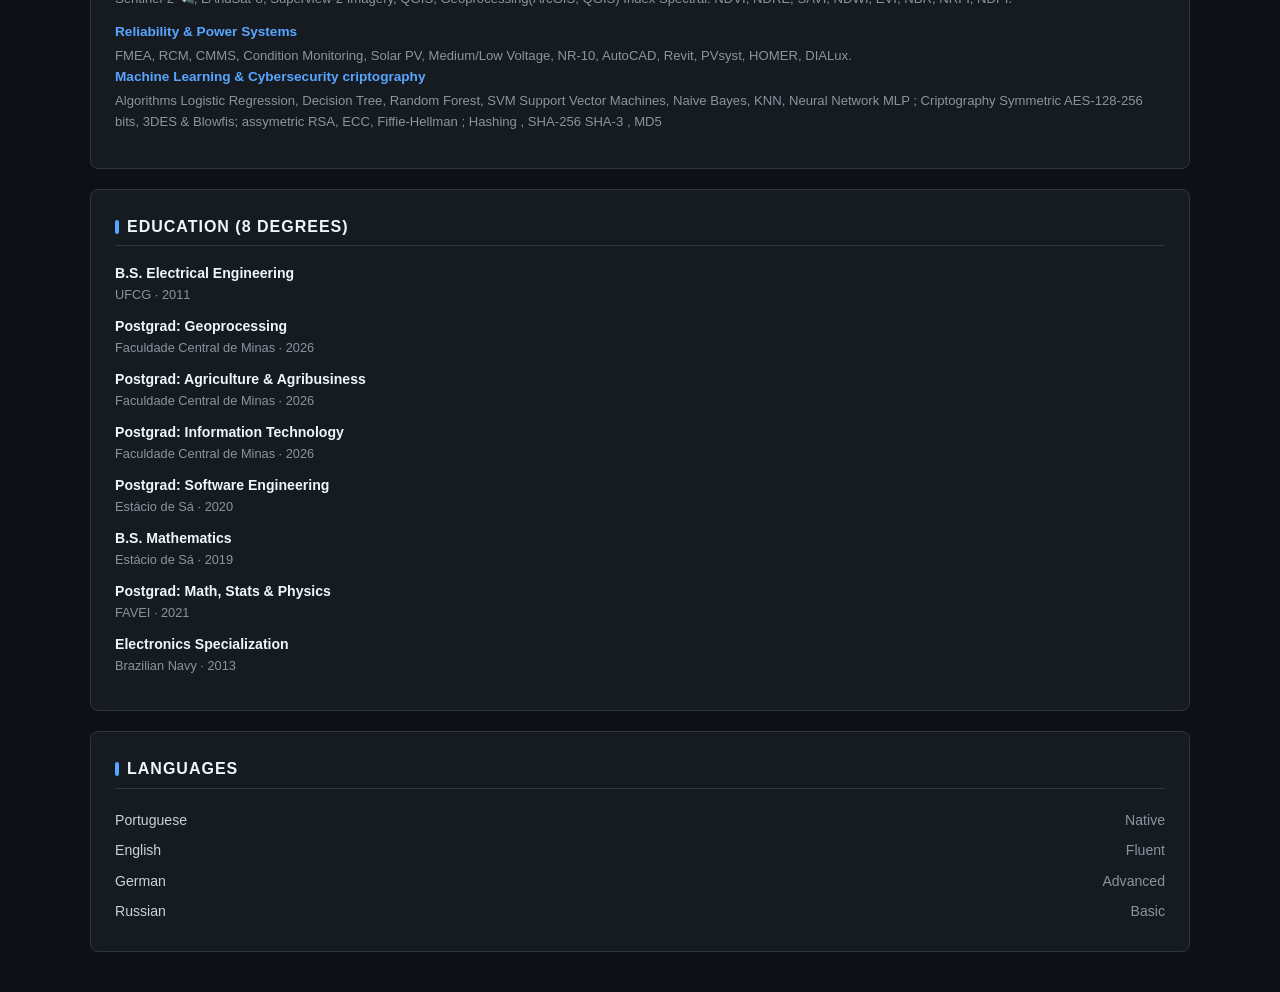
==== commit b992d4d1: "Update skill descriptions in index.html" ====
--- a/index.html
+++ b/index.html
@@ -428,12 +428,12 @@
           
           <div class="skill-group">
             <div class="skill-title">Automation & Industrial IoT</div>
-            <div class="skill-desc">PLC (IEC 61131-3: ST/LD/FBD/SFC), HART, WirelessHART, Modbus, PROFIBUS, PROFINET, EtherNet/IP, ISOBUS, OPC UA, MQTT, LoRa/LoRaWAN.</div>
+            <div class="skill-desc">PLC (IEC 61131-3: ST/LD/FBD/SFC), HART, WirelessHART, Modbus, PROFIBUS, PROFINET, EtherNet/IP, ISOBUS, OPC UA, MQTT, LoRa/LoRaWAN Módulo 915Mhz XL1276/ SX1276 RF.</div>
           </div>
 
           <div class="skill-group">
             <div class="skill-title">Software, Data & AI</div>
-            <div class="skill-desc">Python, JavaScript, TypeScript, Node.js, SQL, REST APIs, ML/DL, Computer Vision (OpenCV, YOLO), PyTorch, Scikit-learn.</div>
+            <div class="skill-desc">C, C++, Python, JavaScript, TypeScript, Node.js, SQL, REST APIs, ML/DL, Computer Vision (OpenCV, YOLO), PyTorch, Scikit-learn. IoT Esp32, Raspberrypi Embedded Micro controller</div>
           </div>
 
           <div class="skill-group">
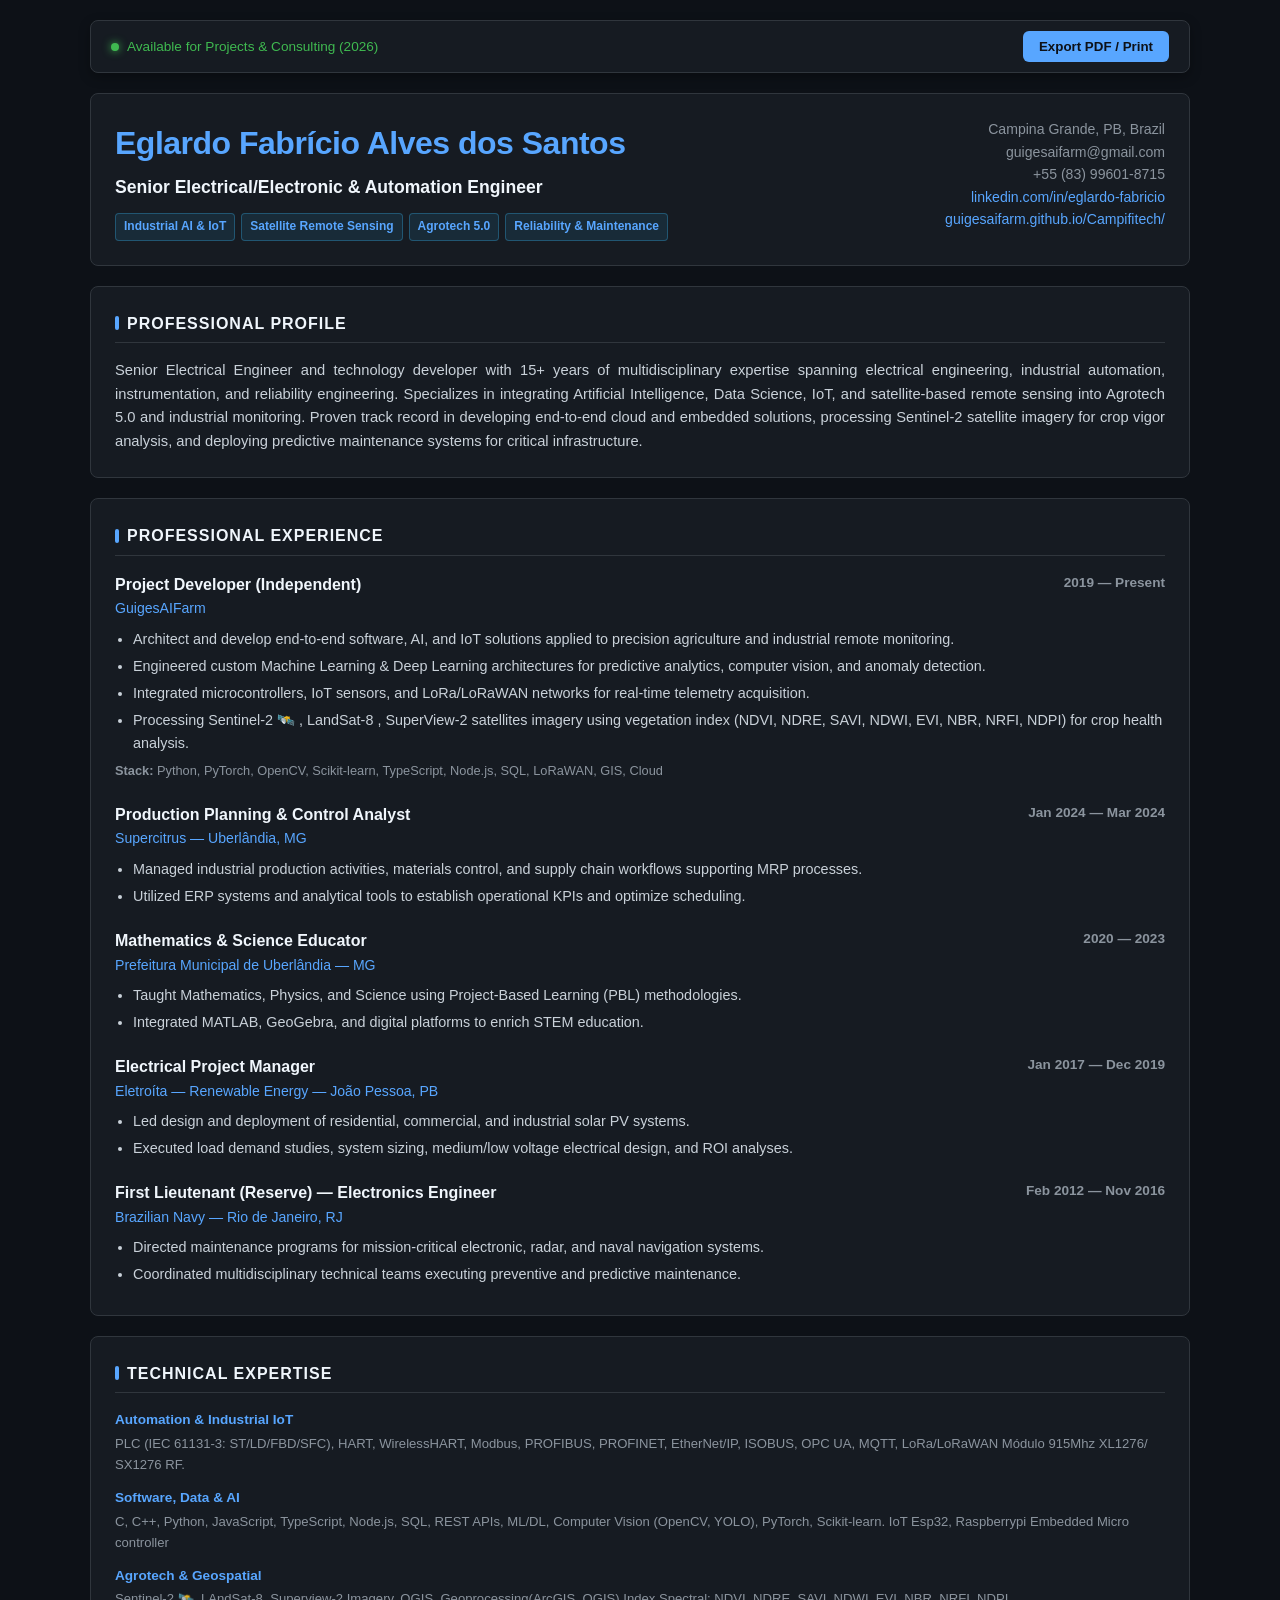
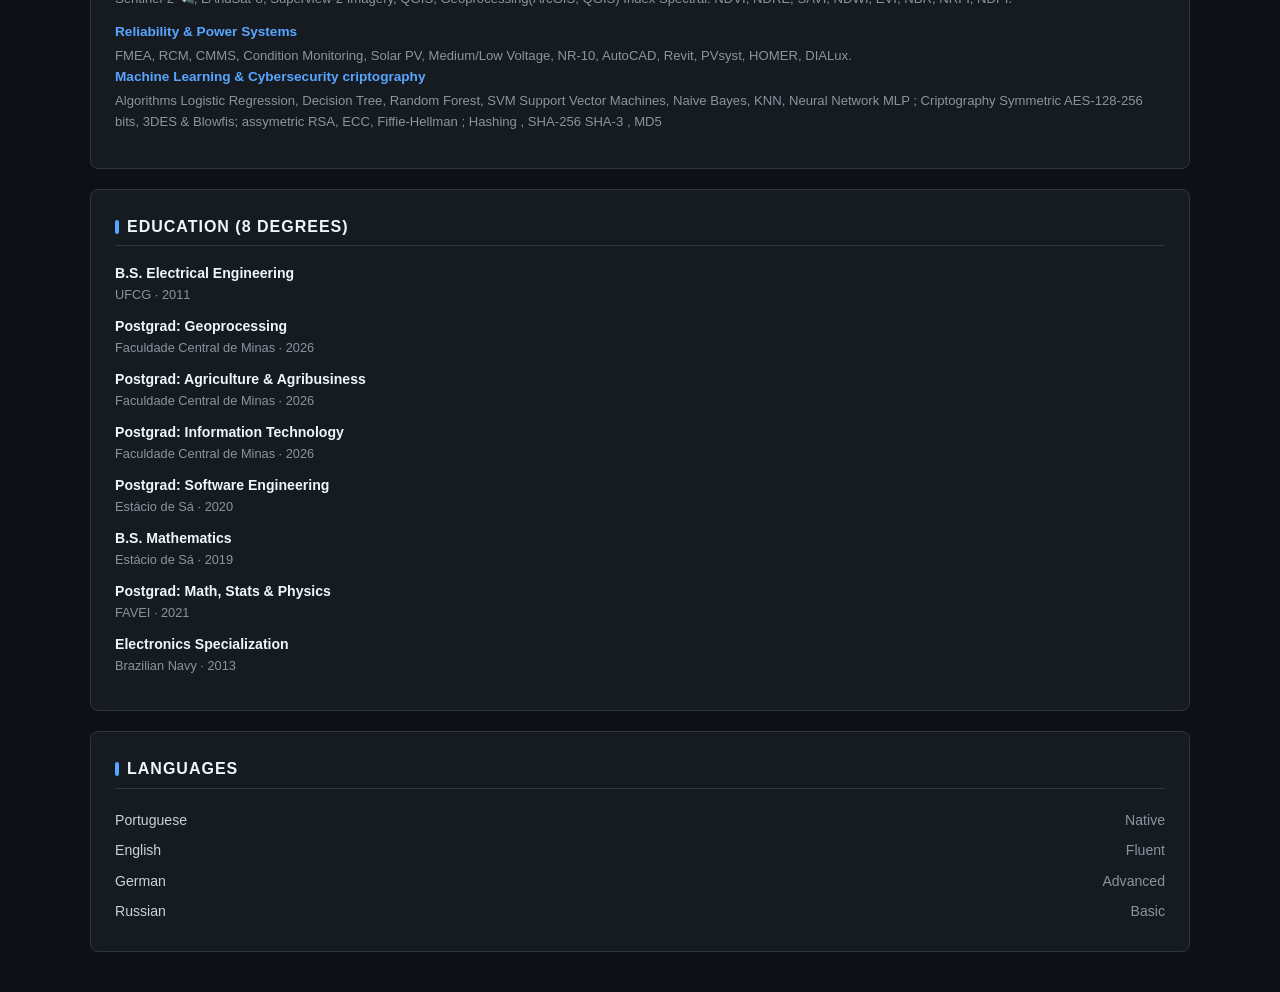
==== commit 25c6591a: "Update job title in index.html" ====
--- a/index.html
+++ b/index.html
@@ -324,7 +324,7 @@
       <div class="card header-card">
         <div>
           <h1>Eglardo Fabrício Alves dos Santos</h1>
-          <div class="subtitle">Senior Electrical & Automation Engineer</div>
+          <div class="subtitle">Senior Electrical/Electronic & Automation Engineer</div>
           <div class="badges">
             <span class="badge">Industrial AI & IoT</span>
             <span class="badge">Satellite Remote Sensing</span>
